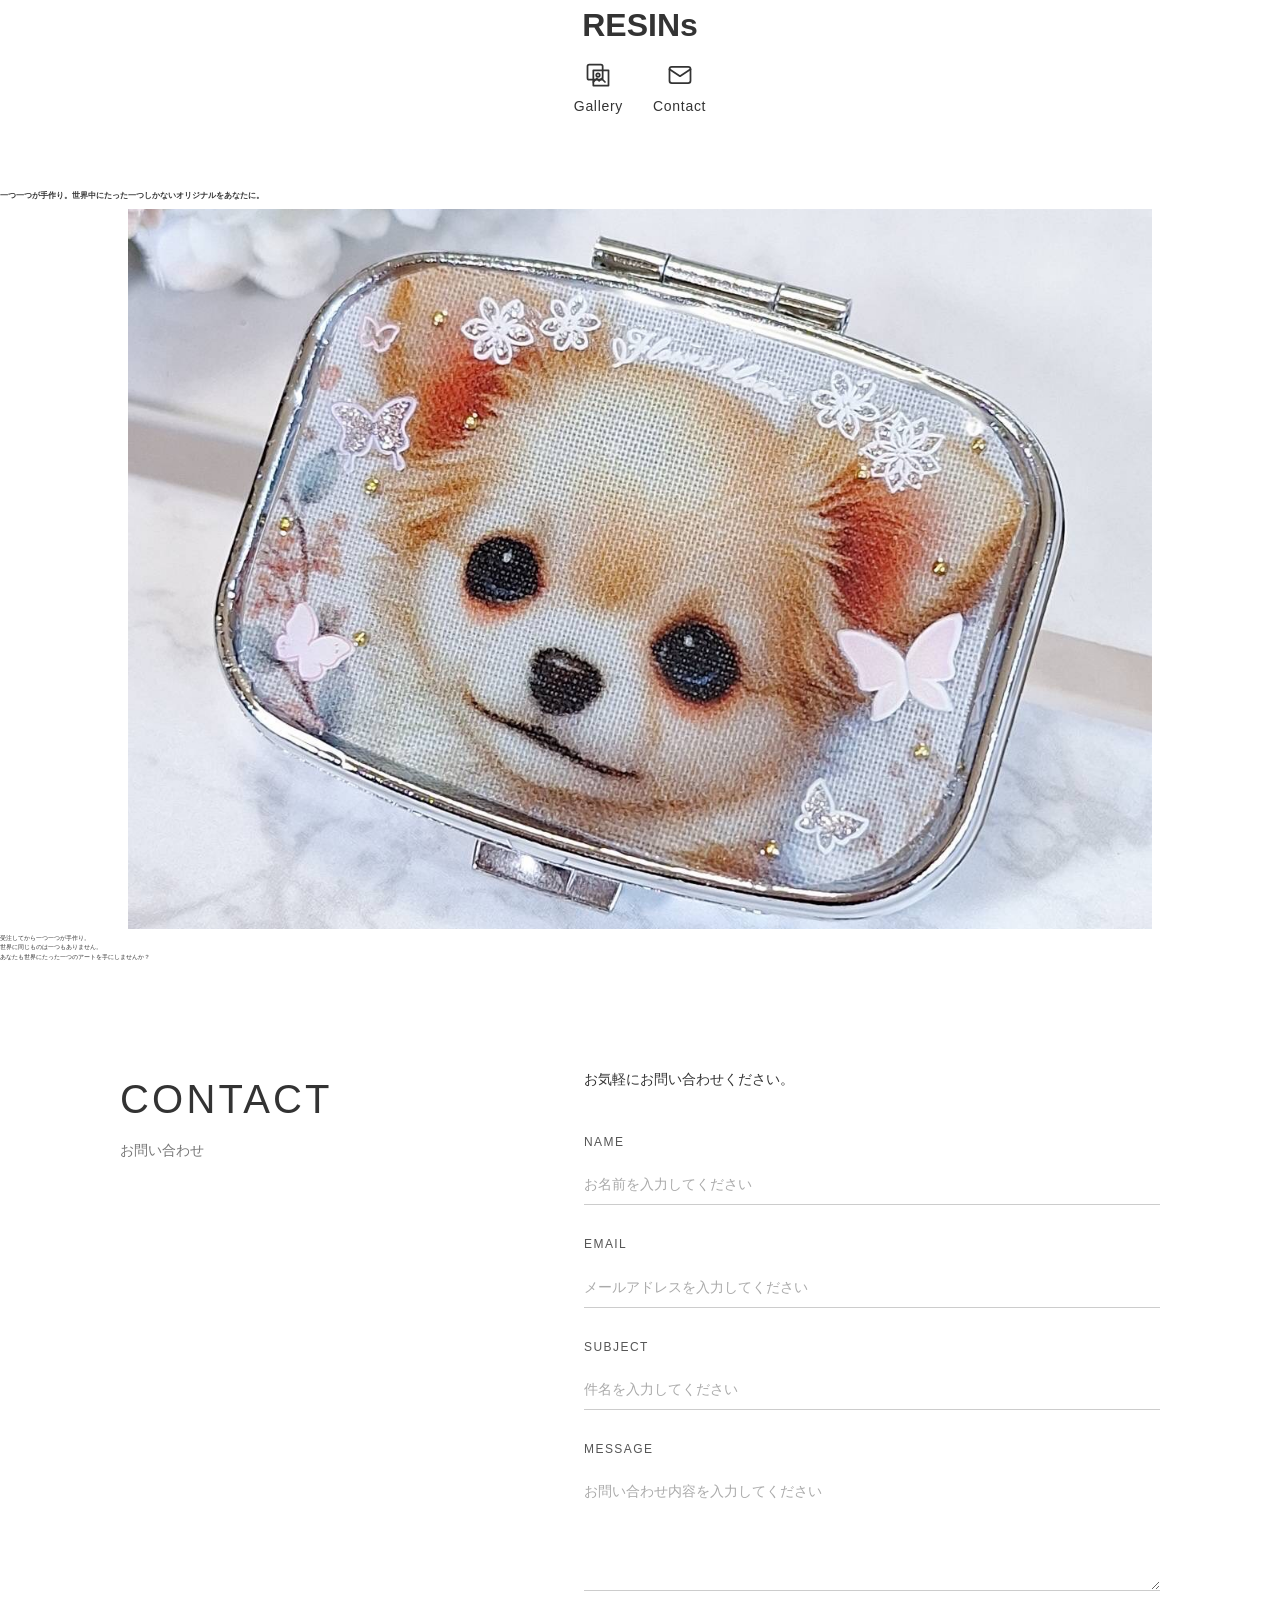
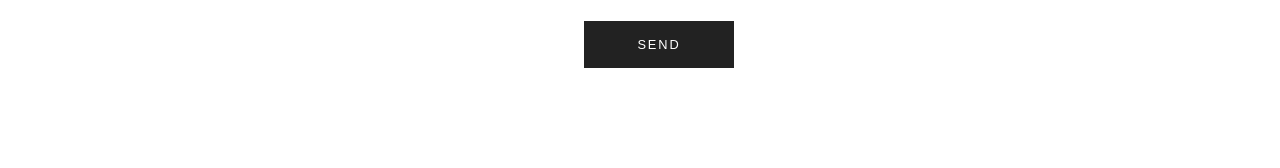
==== index.html @ b8af14b6 "Add files via upload" ====
<!DOCTYPE html>
<html lang="ja">
<head>
  <meta charset="UTF-8">
  <meta name="viewport" content="width=device-width, initial-scale=1.0">
  <title>RESINs</title>
  <link rel="stylesheet" href="style.css">
</head>
<body>

  <!-- オープニング画面 -->
  <div class="opening" id="opening">

    <div class="opening-content">

      <!-- 写真 -->
      <img
        src="img/IMG_5414.jpeg"
        alt=""
        class="opening-image"
        id="openingImage"
      >

      <!-- 文字のアニメーション -->
      <svg
        class="opening-logo"
        viewBox="0 0 500 150"
        aria-label="RESINs"
        role="img"
      >
      <defs>
        <clipPath id="clipR" clipPathUnits="userSpaceOnUse">
          <circle class="reveal-circle" cx="50" cy="60" r="0" />
        </clipPath>
        <clipPath id="clipE" clipPathUnits="userSpaceOnUse">
          <circle class="reveal-circle" cx="125" cy="60" r="0" />
        </clipPath>
        <clipPath id="clipS" clipPathUnits="userSpaceOnUse">
          <circle class="reveal-circle" cx="200" cy="60" r="0" />
        </clipPath>
        <clipPath id="clipI" clipPathUnits="userSpaceOnUse">
          <circle class="reveal-circle" cx="275" cy="60" r="0" />
        </clipPath>
        <clipPath id="clipN" clipPathUnits="userSpaceOnUse">
          <circle class="reveal-circle" cx="350" cy="60" r="0" />
        </clipPath>
        <clipPath id="clips" clipPathUnits="userSpaceOnUse">
          <circle class="reveal-circle" cx="425" cy="60" r="0" />
        </clipPath>
      </defs>

          <text x="50" y="85" text-anchor="middle" clip-path="url(#clipR)">R</text>
          <text x="125" y="85" text-anchor="middle" clip-path="url(#clipE)">E</text>
          <text x="200" y="85" text-anchor="middle" clip-path="url(#clipS)">S</text>
          <text x="275" y="85" text-anchor="middle" clip-path="url(#clipI)">I</text>
          <text x="350" y="85" text-anchor="middle" clip-path="url(#clipN)">N</text>
          <text x="425" y="85" text-anchor="middle" clip-path="url(#clips)">s</text>
        </svg>
    </div>
  </div>

  <!-- オープニング終了後のページ -->
  <header class="header">

    <h1 class="logo">RESINs</h1>

    <nav class="global-nav">
      <ul class="global-nav-list">
        <a href="gallery.html" aria-label="Gallery">
          <!-- 写真が重なったアイコン -->
          <svg
            class="gallery-icon"
            xmlns="http://www.w3.org/2000/svg"
            width="28"
            height="28"
            viewBox="0 0 24 24"
            fill="none"
            stroke="currentColor"
            stroke-width="1.5"
            stroke-linecap="round"
            stroke-linejoin="round"
            aria-hidden="true"
          >
            <rect x="3" y="3" width="13" height="13" rx="1.5" />
            <path d="M8 8h13v13H8z" />
            <circle cx="12" cy="12" r="1.5" />
            <path d="m8 18 3-3 2 2 2-2 3 3" />
          </svg>
            <!-- 768px以上で表示する文字 -->
            <span class="nav-label">Gallery</span>
        </a>

        <a href="#contact" aria-label="Contact">

          <!-- メールアイコン -->
          <svg
            class="contact-icon"
            xmlns="http://www.w3.org/2000/svg"
            width="28"
            height="28"
            viewBox="0 0 24 24"
            fill="none"
            stroke="currentColor"
            stroke-width="1.5"
            stroke-linecap="round"
            stroke-linejoin="round"
            aria-hidden="true"
          >
            <rect x="3" y="5" width="18" height="14" rx="2" />
            <path d="m3 7 9 6 9-6" />
          </svg>
          <!-- 768px以上で表示する文字 -->
          <span class="nav-label">Contact</span>

        </a>
      </ul>
    </nav>
  </header>

  <section class="about">

    <h2>一つ一つが手作り。世界中にたった一つしかないオリジナルをあなたに。</h2>

    <div class="main-image-container">

      <img
        src="img/IMG_5428.jpeg"
        alt=""
        class="main-image"
        id="mainImage"
      >
    </div>

    <p>受注してから一つ一つが手作り。<br>
    世界に同じものは一つもありません。<br>
    あなたも世界にたった一つのアートを手にしませんか？</p>

  </section>

  <!-- =========================
     お問い合わせセクション
========================= -->

<section class="contact" id="contact">

  <!-- 左側：タイトル -->
  <div class="contact-heading">
    <h2>CONTACT</h2>
    <p>お問い合わせ</p>
  </div>

  <!-- 右側：フォーム -->
  <div class="contact-form-area">

    <!-- 右側：フォーム -->
<div class="contact-form-area">

  <p>お気軽にお問い合わせください。</p>

  <!-- お問い合わせフォーム -->
  <form class="contact-form">

    <!-- お名前 -->
    <div class="form-group">
      <label for="name">NAME</label>
      <input
        type="text"
        id="name"
        name="name"
        placeholder="お名前を入力してください"
        required
      >
    </div>

    <!-- メールアドレス -->
    <div class="form-group">
      <label for="email">EMAIL</label>
      <input
        type="email"
        id="email"
        name="email"
        placeholder="メールアドレスを入力してください"
        required
      >
    </div>

    <!-- 件名 -->
    <div class="form-group">
      <label for="subject">SUBJECT</label>
      <input
        type="text"
        id="subject"
        name="subject"
        placeholder="件名を入力してください"
        required
      >
    </div>

    <!-- お問い合わせ内容 -->
    <div class="form-group">
      <label for="message">MESSAGE</label>
      <textarea
        id="message"
        name="message"
        placeholder="お問い合わせ内容を入力してください"
        rows="5"
        required
      ></textarea>
    </div>

    <!-- 送信ボタン -->
    <button type="submit" class="contact-submit">
      SEND
    </button>

  </form>

</div>
  </div>

</section>
  <script src="script.js"></script>
</body>
</html>
---- style.css ----
/* ページ全他の設定 */
body{
  margin: 0;
  font-family: sans-serif;
  color: #333;
  background-color: #fff;
  line-height: 1.6; 
}

/* 画像が画面からはみ出さないようにする */
img{
  max-width: 100%;
  height: auto;
  display: block;
}


/* 基本設定 */
* {
  box-sizing: border-box;
}

html,
body {
  margin: 0;
  min-height: 100%;
}

body {
  font-family: sans-serif;
  background-color: #fff;
  color: #333;
}

/* オープニング画面 */

.opening {
  position: fixed;
  top: 0;
  left: 0;

  width: 100%;
  height: 100vh;
  height: 100dvh;

  z-index: 1000;

  display: flex;
  justify-content: center;
  align-items: center;

  overflow: hidden;
  background-color: #fff;
  display: none;
}

.opening-content {
  position: relative;
  width: 100%;
  height: 100%;
}

/* 写真 */
.opening-image {
  position: absolute;
  top: 50%;
  left: 50%;

  width: 100%;
  height: 100%;

  object-fit: contain;

  transform: translate(-50%, -50%);

  opacity: 0;
  animation: photo-appear 3s ease forwards;
}

/* 写真を徐々に表示する */
.opening-image {
  animation: photo-appear 3s ease forwards;
}

@keyframes photo-appear {
  from {
    opacity: 0;
    transform: translate(-50%, -50%) scale(1);
  }

  to {
    opacity: 1;
    transform: translate(-50%, -50%) scale(1);
  }
}

/* ロゴのSVG */
.opening-logo {
  position: absolute;
  z-index: 1;

  width: 90%;
  max-width: 700px;
  height: auto;

  overflow: visible;
}

/* ロゴ文字 */
.opening-logo text {
  fill: none;
  stroke: #fff;
  stroke-width: 1.5;
  font-size: 70px;
  font-family: sans-serif;
  letter-spacing: 4px;
}

/* オープニング後のページ */
.page-content {
  min-height: 100vh;
  padding: 40px 20px;
}

/* 文字の輪郭アニメーション */
.opening-logo text {
  stroke-dasharray: 1000;
  stroke-dashoffset: 1000;
  animation: draw-logo 3s ease forwards;
}

@keyframes draw-logo {
  to {
    stroke-dashoffset: 0;
  }
}

.opening-logo text {
  fill: #000;
  stroke: none;
  font-size: 70px;
  font-family: sans-serif;
  font-weight: normal;
  letter-spacing: 4px;
}

/* 文字を中心から広げて表示する */
.reveal-circle {
  animation: reveal-letter 3s ease-out forwards;
}

/* 円を小さい状態から大きくする */
@keyframes reveal-letter {
  from {
    r: 0;
  }

  to {
    r: 60;
  }
}

/* オープニング終了時 */
.opening {
  transition: opacity 0.8s ease;
}

.opening.opening-finished {
  opacity: 0;
  pointer-events: none;
}

/* オープニング中はスクロール禁止 */
body.opening-active {
  overflow: hidden;
}

/* 写真ごとのロゴ位置変更 */

/* 写真1 */
.opening-logo.top-left {
  top: 80%;
  left: 8%;
}

/* 写真2 */
.opening-logo.bottom-right {
  bottom: -8%;
  right: -9%;
}

/* 写真3 */
.opening-logo.center {
  top: 2%;
  left: 2%;
  transform: rotate(-20deg);
}

/* 写真4 */
.opening-logo.top-right {
  top: 0%;
  right: 2%;
}

/* 海の写真のときだけロゴを白くする */
.opening-logo.white-logo text {
  fill: white;
}




/* ロード画面終了後のcssはここから */


/* グロナビ */

/* .header{
  display: flex;
  justify-content: space-between;
} */

/* グローバルナビのリスト */
.global-nav-list {
  display: flex;             /* liを横並びにする */
  justify-content: center;   /* li全体を中央に配置する */
  align-items: center;       /* liを縦方向の中央に揃える */
  gap: 30px;                 /* li同士の間隔を30pxにする */

  padding: 0;                /* ul標準の左側余白をリセット */
  margin: 0;                 /* ul標準の上下余白をリセット */
}

/* 各メニュー項目 */
.global-nav-list li {
  list-style: none;          /* リストの黒丸を消す */
}

.global-nav-list a{
  text-decoration: none;
  color: #000;
}

/* ヘッダー */

.header {
  display: flex;
  flex-direction: column;
  align-items: center;
  gap: 10px;
}

.logo {
  text-align: center;
  margin: 0;
}


/* =========================
   グローバルナビのリンク
========================= */

.global-nav-list a {
  display: flex;              /* アイコンと文字を配置する */
  flex-direction: column;     /* アイコンの下に文字を配置 */
  align-items: center;        /* 横方向の中央に揃える */
  gap: 6px;                   /* アイコンと文字の間隔 */

  text-decoration: none;      /* 下線を消す */
  color: #333;                /* 文字とアイコンの色 */
}

/* =========================
   ナビゲーションの文字
   スマホでは非表示
========================= */

.nav-label {
  display: none;              /* スマホでは文字を表示しない */
  font-size: 14px;            /* 文字サイズ */
  letter-spacing: 0.05em;     /* 文字の間隔 */
}

/* =========================
   タブレット・PC向け
   画面幅768px以上
========================= */

@media (min-width: 768px) {

  /* ナビゲーションの文字を表示 */
  .nav-label {
    display: block;
  }

}


/* =========================
   ギャラリーアイコン
========================= */

.gallery-icon {
  display: block;       /* 画像と同じように扱う */
  width: 28px;           /* アイコンの横幅 */
  height: 28px;          /* アイコンの高さ */
  color: #333;           /* アイコンの色 */
  transition: opacity 0.3s ease; /* ホバー時の変化を滑らかにする */
}

/* マウスを乗せたとき */
.global-nav-list a:hover .gallery-icon {
  opacity: 0.5;
}

/* =========================
   コンタクトアイコン
========================= */

.contact-icon {
  display: block;          /* インライン要素特有の隙間をなくす */
  width: 28px;             /* アイコンの横幅 */
  height: 28px;            /* アイコンの高さ */
  color: #333;             /* アイコンの色 */
  transition: opacity 0.3s ease; /* ホバー時の変化 */
}

/* マウスを乗せたとき */
.global-nav-list a:hover .contact-icon {
  opacity: 0.5;
}


/* =========================
   メイン画像カルーセル
========================= */

/* 画像を囲む親要素 */
.main-image-container {
  width: 100%;          /* 親要素の幅いっぱいにする */
  overflow: hidden;     /* 画像がはみ出した場合に隠す */
}

/* メイン画像を囲む親要素 */
/* =========================
   メイン画像カルーセル
========================= */

/* 画像を囲む親要素 */
.main-image-container {
  width: 100%;
  overflow: hidden;
}

/* カルーセルの画像 */
.main-image {
  display: block;

  width: 100%;          /* 横幅は親要素いっぱい */
  height: 400px;        /* 高さは自由に調整 */

  object-fit: cover;    /* 比率を維持して領域を埋める */
  object-position: center; /* 中央を基準に表示 */

  opacity: 1;
  transition: opacity 1s ease;
}
/* PC */
.main-image {
  width: 80%;
  margin-inline: auto;
  height: 80vh;
}

/* タブレット */
@media (max-width: 1024px) {
  .main-image {
    width: 90%;
  }
}

/* スマホ */
@media (max-width: 600px) {
  .main-image {
    width: 100%;
  }
}

/* 写真を切り替えるときに追加するクラス */
.main-image.fade-out {
  opacity: 0;           /* 透明にして写真を消す */
}



/* アバウト */

.about {
  margin-top: 8vh;
}

.about h2{
  font-size: 50%;
}

.about p{
  font-size: 30%;
}

/* コンタクト */

/* =========================
   CONTACT セクション
   スマホ向け基本設定
========================= */

/* セクション全体 */
.contact {
  display: flex;
  flex-direction: column; /* スマホでは縦並び */
  gap: 40px;               /* 左右の要素間の余白 */
  width: 100%;
  max-width: 1100px;       /* 最大幅を制限 */
  box-sizing: border-box;
  padding: 60px 20px;
  margin: 0 auto;
}

/* 左側のタイトル */
.contact-heading h2 {
  margin: 0;
  font-size: 2.5rem;
  font-weight: normal;
  letter-spacing: 0.08em;
}

/* 日本語のサブタイトル */
.contact-heading p {
  margin: 8px 0 0;
  font-size: 0.9rem;
  color: #777;
}

/* 右側のフォームエリア */
.contact-form-area {
  width: 100%;
}

/* 説明文 */
.contact-form-area > p {
  margin: 0;
  font-size: 0.9rem;
  line-height: 1.8;
}

/* =========================
   タブレット・PC
========================= */

@media (min-width: 768px) {

  .contact {
    flex-direction: row; /* 横並びに変更 */
    align-items: flex-start;
    gap: 80px;
    padding: 100px 30px;
  }

  /* 左側のタイトル */
  .contact-heading {
    flex: 1;
  }

  /* 右側のフォームエリア */
  .contact-form-area {
    flex: 1.5;
  }

}

/* =========================
   CONTACT フォーム
========================= */

/* フォーム全体 */
.contact-form {
  display: flex;
  flex-direction: column;
  gap: 30px; /* 入力項目同士の間隔 */
  margin-top: 40px;
}

/* 入力項目1つ分 */
.form-group {
  display: flex;
  flex-direction: column;
  gap: 12px;
}

/* 項目名 */
.form-group label {
  font-size: 0.75rem;
  letter-spacing: 0.12em;
  color: #555;
}

/* 1行入力欄と複数行入力欄 */
.form-group input,
.form-group textarea {
  width: 100%;
  box-sizing: border-box;
  padding: 12px 0;

  font-family: inherit;
  font-size: 0.9rem;
  color: #222;

  background: transparent;
  border: none;
  border-bottom: 1px solid #ccc;

  outline: none;
  border-radius: 0;
}

/* 入力欄にフォーカスしたとき */
.form-group input:focus,
.form-group textarea:focus {
  border-bottom: 1px solid #222;
}

/* 入力欄の案内文字 */
.form-group input::placeholder,
.form-group textarea::placeholder {
  color: #aaa;
  font-size: 0.85rem;
}

/* テキストエリア */
.form-group textarea {
  resize: vertical; /* 縦方向だけサイズ変更可能 */
  min-height: 120px;
}

/* 送信ボタン */
.contact-submit {
  align-self: flex-start;
  min-width: 150px;
  padding: 15px 35px;

  color: #fff;
  background: #222;
  border: 1px solid #222;

  font-size: 0.8rem;
  letter-spacing: 0.15em;

  cursor: pointer;
  transition: 0.3s ease;
}

/* PCでマウスを乗せたとき */
@media (hover: hover) {
  .contact-submit:hover {
    color: #222;
    background: #fff;
  }
}

/* =========================
   タブレット・PC表示
========================= */
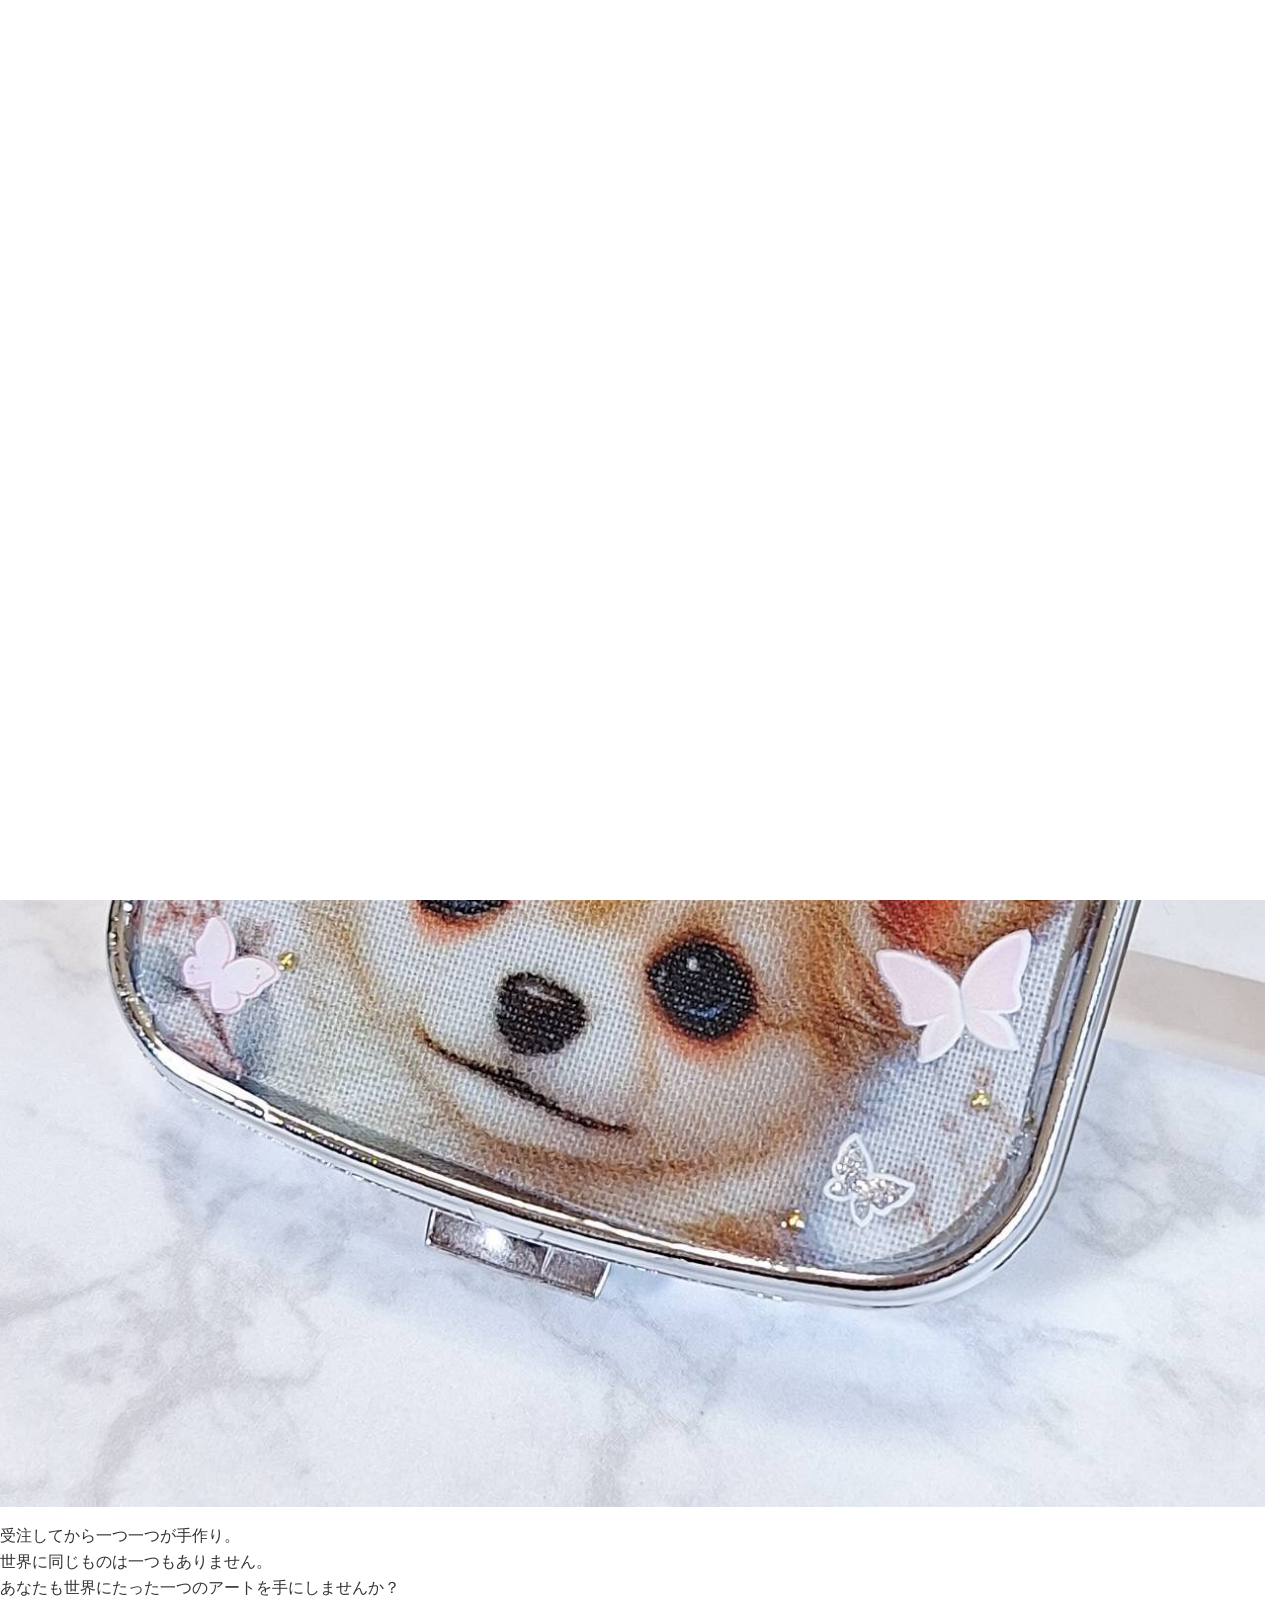
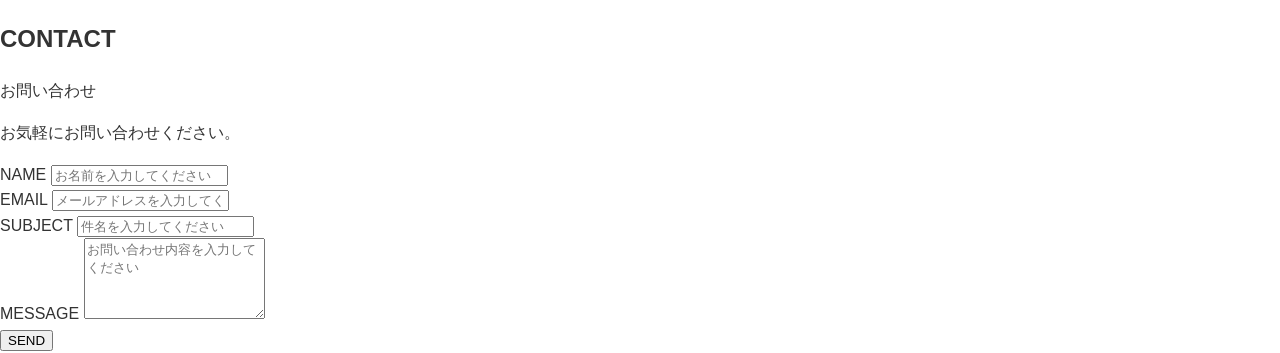
==== commit 298037f2: "Update index.html" ====
--- a/index.html
+++ b/index.html
@@ -7,218 +7,111 @@
   <link rel="stylesheet" href="style.css">
 </head>
 <body>
-
-  <!-- オープニング画面 -->
+  <!-- オープニング -->
   <div class="opening" id="opening">
-
-    <div class="opening-content">
-
-      <!-- 写真 -->
-      <img
-        src="img/IMG_5414.jpeg"
-        alt=""
-        class="opening-image"
-        id="openingImage"
-      >
-
-      <!-- 文字のアニメーション -->
-      <svg
-        class="opening-logo"
-        viewBox="0 0 500 150"
-        aria-label="RESINs"
-        role="img"
-      >
-      <defs>
-        <clipPath id="clipR" clipPathUnits="userSpaceOnUse">
-          <circle class="reveal-circle" cx="50" cy="60" r="0" />
-        </clipPath>
-        <clipPath id="clipE" clipPathUnits="userSpaceOnUse">
-          <circle class="reveal-circle" cx="125" cy="60" r="0" />
-        </clipPath>
-        <clipPath id="clipS" clipPathUnits="userSpaceOnUse">
-          <circle class="reveal-circle" cx="200" cy="60" r="0" />
-        </clipPath>
-        <clipPath id="clipI" clipPathUnits="userSpaceOnUse">
-          <circle class="reveal-circle" cx="275" cy="60" r="0" />
-        </clipPath>
-        <clipPath id="clipN" clipPathUnits="userSpaceOnUse">
-          <circle class="reveal-circle" cx="350" cy="60" r="0" />
-        </clipPath>
-        <clipPath id="clips" clipPathUnits="userSpaceOnUse">
-          <circle class="reveal-circle" cx="425" cy="60" r="0" />
-        </clipPath>
-      </defs>
-
-          <text x="50" y="85" text-anchor="middle" clip-path="url(#clipR)">R</text>
-          <text x="125" y="85" text-anchor="middle" clip-path="url(#clipE)">E</text>
-          <text x="200" y="85" text-anchor="middle" clip-path="url(#clipS)">S</text>
-          <text x="275" y="85" text-anchor="middle" clip-path="url(#clipI)">I</text>
-          <text x="350" y="85" text-anchor="middle" clip-path="url(#clipN)">N</text>
-          <text x="425" y="85" text-anchor="middle" clip-path="url(#clips)">s</text>
-        </svg>
+    <div class="opening-content" id="openingContent">
+      <img src="" alt="" class="opening-image" id="openingImage">
+      <svg class="opening-logo" id="openingLogo" viewBox="0 0 500 150" aria-label="RESINs" role="img">
+        <defs>
+          <clipPath id="clipR" clipPathUnits="userSpaceOnUse">
+            <circle class="reveal-circle" cx="50" cy="60" r="0" />
+          </clipPath>
+          <clipPath id="clipE" clipPathUnits="userSpaceOnUse">
+            <circle class="reveal-circle" cx="125" cy="60" r="0" />
+          </clipPath>
+          <clipPath id="clipS" clipPathUnits="userSpaceOnUse">
+            <circle class="reveal-circle" cx="200" cy="60" r="0" />
+          </clipPath>
+          <clipPath id="clipI" clipPathUnits="userSpaceOnUse">
+            <circle class="reveal-circle" cx="275" cy="60" r="0" />
+          </clipPath>
+          <clipPath id="clipN" clipPathUnits="userSpaceOnUse">
+            <circle class="reveal-circle" cx="350" cy="60" r="0" />
+          </clipPath>
+          <clipPath id="clips" clipPathUnits="userSpaceOnUse">
+            <circle class="reveal-circle" cx="425" cy="60" r="0" />
+          </clipPath>
+        </defs>
+        <text x="50" y="85" text-anchor="middle" clip-path="url(#clipR)">R</text>
+        <text x="125" y="85" text-anchor="middle" clip-path="url(#clipE)">E</text>
+        <text x="200" y="85" text-anchor="middle" clip-path="url(#clipS)">S</text>
+        <text x="275" y="85" text-anchor="middle" clip-path="url(#clipI)">I</text>
+        <text x="350" y="85" text-anchor="middle" clip-path="url(#clipN)">N</text>
+        <text x="425" y="85" text-anchor="middle" clip-path="url(#clips)">s</text>
+      </svg>
     </div>
   </div>
 
-  <!-- オープニング終了後のページ -->
+  <!-- メインコンテンツ -->
   <header class="header">
-
     <h1 class="logo">RESINs</h1>
-
     <nav class="global-nav">
       <ul class="global-nav-list">
-        <a href="gallery.html" aria-label="Gallery">
-          <!-- 写真が重なったアイコン -->
-          <svg
-            class="gallery-icon"
-            xmlns="http://www.w3.org/2000/svg"
-            width="28"
-            height="28"
-            viewBox="0 0 24 24"
-            fill="none"
-            stroke="currentColor"
-            stroke-width="1.5"
-            stroke-linecap="round"
-            stroke-linejoin="round"
-            aria-hidden="true"
-          >
-            <rect x="3" y="3" width="13" height="13" rx="1.5" />
-            <path d="M8 8h13v13H8z" />
-            <circle cx="12" cy="12" r="1.5" />
-            <path d="m8 18 3-3 2 2 2-2 3 3" />
-          </svg>
-            <!-- 768px以上で表示する文字 -->
+        <li>
+          <a href="gallery.html" aria-label="Gallery">
+            <svg class="nav-icon" xmlns="http://www.w3.org/2000/svg" width="28" height="28" viewBox="0 0 24 24" fill="none" stroke="currentColor" stroke-width="1.5" stroke-linecap="round" stroke-linejoin="round">
+              <rect x="3" y="3" width="13" height="13" rx="1.5"/>
+              <path d="M8 8h13v13H8z"/>
+              <circle cx="12" cy="12" r="1.5"/>
+              <path d="m8 18 3-3 2 2 2-2 3 3"/>
+            </svg>
             <span class="nav-label">Gallery</span>
-        </a>
-
-        <a href="#contact" aria-label="Contact">
-
-          <!-- メールアイコン -->
-          <svg
-            class="contact-icon"
-            xmlns="http://www.w3.org/2000/svg"
-            width="28"
-            height="28"
-            viewBox="0 0 24 24"
-            fill="none"
-            stroke="currentColor"
-            stroke-width="1.5"
-            stroke-linecap="round"
-            stroke-linejoin="round"
-            aria-hidden="true"
-          >
-            <rect x="3" y="5" width="18" height="14" rx="2" />
-            <path d="m3 7 9 6 9-6" />
-          </svg>
-          <!-- 768px以上で表示する文字 -->
-          <span class="nav-label">Contact</span>
-
-        </a>
+          </a>
+        </li>
+        <li>
+          <a href="#contact" aria-label="Contact">
+            <svg class="nav-icon" xmlns="http://www.w3.org/2000/svg" width="28" height="28" viewBox="0 0 24 24" fill="none" stroke="currentColor" stroke-width="1.5" stroke-linecap="round" stroke-linejoin="round">
+              <rect x="3" y="5" width="18" height="14" rx="2"/>
+              <path d="m3 7 9 6 9-6"/>
+            </svg>
+            <span class="nav-label">Contact</span>
+          </a>
+        </li>
       </ul>
     </nav>
   </header>
 
   <section class="about">
-
     <h2>一つ一つが手作り。世界中にたった一つしかないオリジナルをあなたに。</h2>
-
     <div class="main-image-container">
-
-      <img
-        src="img/IMG_5428.jpeg"
-        alt=""
-        class="main-image"
-        id="mainImage"
-      >
+      <img src="img/IMG_5428.jpeg" alt="" class="main-image" id="mainImage">
     </div>
-
-    <p>受注してから一つ一つが手作り。<br>
-    世界に同じものは一つもありません。<br>
-    あなたも世界にたった一つのアートを手にしませんか？</p>
-
+    <p>
+      受注してから一つ一つが手作り。<br>
+      世界に同じものは一つもありません。<br>
+      あなたも世界にたった一つのアートを手にしませんか？
+    </p>
   </section>
 
-  <!-- =========================
-     お問い合わせセクション
-========================= -->
+  <section class="contact" id="contact">
+    <div class="contact-heading">
+      <h2>CONTACT</h2>
+      <p>お問い合わせ</p>
+    </div>
+    <div class="contact-form-area">
+      <p>お気軽にお問い合わせください。</p>
+      <form class="contact-form">
+        <div class="form-group">
+          <label for="name">NAME</label>
+          <input type="text" id="name" name="name" placeholder="お名前を入力してください" required>
+        </div>
+        <div class="form-group">
+          <label for="email">EMAIL</label>
+          <input type="email" id="email" name="email" placeholder="メールアドレスを入力してください" required>
+        </div>
+        <div class="form-group">
+          <label for="subject">SUBJECT</label>
+          <input type="text" id="subject" name="subject" placeholder="件名を入力してください" required>
+        </div>
+        <div class="form-group">
+          <label for="message">MESSAGE</label>
+          <textarea id="message" name="message" placeholder="お問い合わせ内容を入力してください" rows="5" required></textarea>
+        </div>
+        <button type="submit" class="contact-submit">SEND</button>
+      </form>
+    </div>
+  </section>
 
-<section class="contact" id="contact">
-
-  <!-- 左側：タイトル -->
-  <div class="contact-heading">
-    <h2>CONTACT</h2>
-    <p>お問い合わせ</p>
-  </div>
-
-  <!-- 右側：フォーム -->
-  <div class="contact-form-area">
-
-    <!-- 右側：フォーム -->
-<div class="contact-form-area">
-
-  <p>お気軽にお問い合わせください。</p>
-
-  <!-- お問い合わせフォーム -->
-  <form class="contact-form">
-
-    <!-- お名前 -->
-    <div class="form-group">
-      <label for="name">NAME</label>
-      <input
-        type="text"
-        id="name"
-        name="name"
-        placeholder="お名前を入力してください"
-        required
-      >
-    </div>
-
-    <!-- メールアドレス -->
-    <div class="form-group">
-      <label for="email">EMAIL</label>
-      <input
-        type="email"
-        id="email"
-        name="email"
-        placeholder="メールアドレスを入力してください"
-        required
-      >
-    </div>
-
-    <!-- 件名 -->
-    <div class="form-group">
-      <label for="subject">SUBJECT</label>
-      <input
-        type="text"
-        id="subject"
-        name="subject"
-        placeholder="件名を入力してください"
-        required
-      >
-    </div>
-
-    <!-- お問い合わせ内容 -->
-    <div class="form-group">
-      <label for="message">MESSAGE</label>
-      <textarea
-        id="message"
-        name="message"
-        placeholder="お問い合わせ内容を入力してください"
-        rows="5"
-        required
-      ></textarea>
-    </div>
-
-    <!-- 送信ボタン -->
-    <button type="submit" class="contact-submit">
-      SEND
-    </button>
-
-  </form>
-
-</div>
-  </div>
-
-</section>
   <script src="script.js"></script>
 </body>
-</html>+</html>
--- a/style.css
+++ b/style.css
@@ -7,6 +7,10 @@
   line-height: 1.6; 
 }
 
+html {
+  scrollbar-gutter: stable;
+}
+
 /* 画像が画面からはみ出さないようにする */
 img{
   max-width: 100%;
@@ -51,14 +55,18 @@
 
   overflow: hidden;
   background-color: #fff;
-  display: none;
 }
 
 .opening-content {
   position: relative;
   width: 100%;
   height: 100%;
-}
+  opacity: 0; /* サイズ確定まで非表示 */
+}
+.opening.ready .opening-content {
+  opacity: 1;
+}
+
 
 /* 写真 */
 .opening-image {
@@ -78,22 +86,32 @@
 }
 
 /* 写真を徐々に表示する */
+
 .opening-image {
+  position: absolute;
+  top: 50%;
+  left: 50%;
+  width: 100%;
+  height: 100%;
+  object-fit: contain;
+  transform: translate(-50%, -50%);
+  opacity: 0; /* 最初は非表示 */
+  /* animation はここでは書かない */
+}
+
+/* サイズ確定後にアニメーション開始 */
+.opening.ready .opening-image {
   animation: photo-appear 3s ease forwards;
 }
 
-@keyframes photo-appear {
-  from {
-    opacity: 0;
-    transform: translate(-50%, -50%) scale(1);
-  }
-
-  to {
-    opacity: 1;
-    transform: translate(-50%, -50%) scale(1);
-  }
-}
-
+/* 既存の .reveal-circle の animation を削除して以下に */
+.reveal-circle {
+  /* animation はここでは書かない */
+}
+
+.opening.ready .reveal-circle {
+  animation: reveal-letter 3s ease-out forwards;
+}
 /* ロゴのSVG */
 .opening-logo {
   position: absolute;
@@ -107,34 +125,6 @@
 }
 
 /* ロゴ文字 */
-.opening-logo text {
-  fill: none;
-  stroke: #fff;
-  stroke-width: 1.5;
-  font-size: 70px;
-  font-family: sans-serif;
-  letter-spacing: 4px;
-}
-
-/* オープニング後のページ */
-.page-content {
-  min-height: 100vh;
-  padding: 40px 20px;
-}
-
-/* 文字の輪郭アニメーション */
-.opening-logo text {
-  stroke-dasharray: 1000;
-  stroke-dashoffset: 1000;
-  animation: draw-logo 3s ease forwards;
-}
-
-@keyframes draw-logo {
-  to {
-    stroke-dashoffset: 0;
-  }
-}
-
 .opening-logo text {
   fill: #000;
   stroke: none;
@@ -142,6 +132,33 @@
   font-family: sans-serif;
   font-weight: normal;
   letter-spacing: 4px;
+
+/* オープニング後のページ */
+.page-content {
+  min-height: 100vh;
+  padding: 40px 20px;
+}
+
+/* 文字の輪郭アニメーション */
+.opening-logo text {
+  stroke-dasharray: 1000;
+  stroke-dashoffset: 1000;
+  animation: draw-logo 3s ease forwards;
+}
+
+@keyframes draw-logo {
+  to {
+    stroke-dashoffset: 0;
+  }
+}
+
+.opening-logo text {
+  fill: #000;
+  stroke: none;
+  font-size: 70px;
+  font-family: sans-serif;
+  font-weight: normal;
+  letter-spacing: 4px;
 }
 
 /* 文字を中心から広げて表示する */
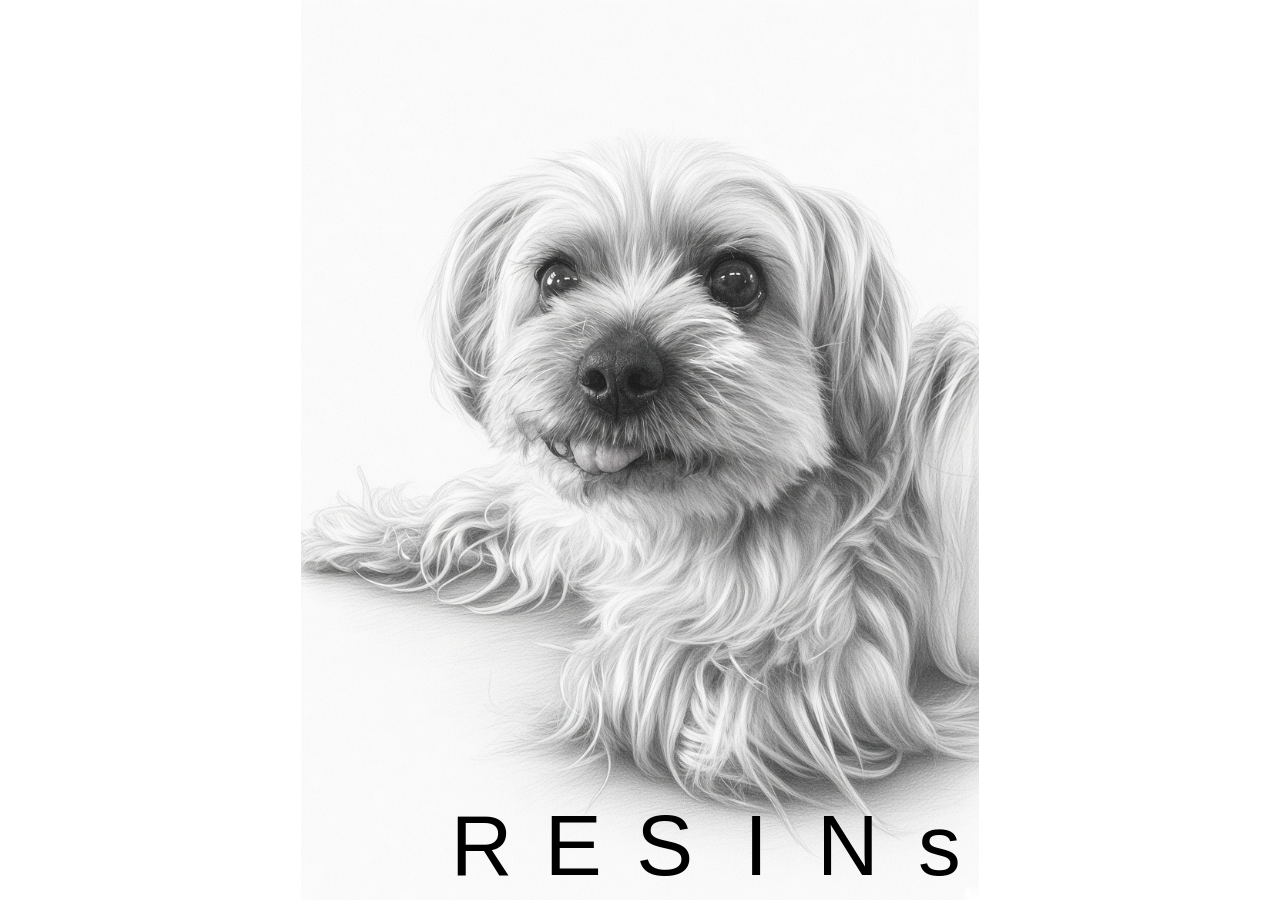
==== commit 11e1e1aa: "Update index.html" ====
--- a/index.html
+++ b/index.html
@@ -43,7 +43,7 @@
   </div>
 
   <!-- メインコンテンツ -->
-  <header class="header">
+  <!-- <header class="header">
     <h1 class="logo">RESINs</h1>
     <nav class="global-nav">
       <ul class="global-nav-list">
@@ -110,7 +110,7 @@
         <button type="submit" class="contact-submit">SEND</button>
       </form>
     </div>
-  </section>
+  </section> -->
 
   <script src="script.js"></script>
 </body>
--- a/style.css
+++ b/style.css
@@ -1,582 +1,347 @@
-/* ページ全他の設定 */
-body{
+/* ===== 基本設定 ===== */
+*,
+*::before,
+*::after {
+  box-sizing: border-box;
+}
+
+html {
+  scrollbar-gutter: stable;
+}
+
+body {
   margin: 0;
   font-family: sans-serif;
   color: #333;
-  background-color: #fff;
-  line-height: 1.6; 
-}
-
-html {
-  scrollbar-gutter: stable;
-}
-
-/* 画像が画面からはみ出さないようにする */
-img{
+  background: #fff;
+  line-height: 1.6;
+  min-height: 100%;
+}
+
+img {
   max-width: 100%;
   height: auto;
   display: block;
 }
 
-
-/* 基本設定 */
-* {
-  box-sizing: border-box;
-}
-
-html,
-body {
-  margin: 0;
-  min-height: 100%;
-}
-
-body {
-  font-family: sans-serif;
-  background-color: #fff;
-  color: #333;
-}
-
-/* オープニング画面 */
-
+/* ===== オープニング ===== */
 .opening {
   position: fixed;
-  top: 0;
-  left: 0;
-
-  width: 100%;
+  inset: 0;
+  z-index: 1000;
+  display: flex;
+  justify-content: center;
+  align-items: center;
+  background: #fff;
   height: 100vh;
   height: 100dvh;
-
-  z-index: 1000;
-
-  display: flex;
-  justify-content: center;
-  align-items: center;
-
   overflow: hidden;
-  background-color: #fff;
+  transition: opacity 0.8s ease;
+}
+
+.opening.opening-finished {
+  opacity: 0;
+  pointer-events: none;
+}
+
+body.opening-active {
+  overflow: hidden;
 }
 
 .opening-content {
   position: relative;
-  width: 100%;
-  height: 100%;
   opacity: 0; /* サイズ確定まで非表示 */
-}
-.opening.ready .opening-content {
+  transition: opacity 0.3s ease;
+}
+
+.opening.is-ready .opening-content {
   opacity: 1;
 }
-
 
 /* 写真 */
 .opening-image {
   position: absolute;
-  top: 50%;
-  left: 50%;
-
-  width: 100%;
-  height: 100%;
-
-  object-fit: contain;
-
-  transform: translate(-50%, -50%);
-
-  opacity: 0;
-  animation: photo-appear 3s ease forwards;
-}
-
-/* 写真を徐々に表示する */
-
-.opening-image {
-  position: absolute;
-  top: 50%;
-  left: 50%;
+  inset: 0;
   width: 100%;
   height: 100%;
   object-fit: contain;
-  transform: translate(-50%, -50%);
-  opacity: 0; /* 最初は非表示 */
-  /* animation はここでは書かない */
-}
-
-/* サイズ確定後にアニメーション開始 */
-.opening.ready .opening-image {
-  animation: photo-appear 3s ease forwards;
-}
-
-/* 既存の .reveal-circle の animation を削除して以下に */
-.reveal-circle {
-  /* animation はここでは書かない */
-}
-
-.opening.ready .reveal-circle {
-  animation: reveal-letter 3s ease-out forwards;
-}
-/* ロゴのSVG */
+  opacity: 0;
+}
+
+.opening.is-ready .opening-image {
+  animation: photo-appear 2.8s ease forwards;
+}
+
+@keyframes photo-appear {
+  from { opacity: 0; }
+  to   { opacity: 1; }
+}
+
+/* ロゴ */
 .opening-logo {
   position: absolute;
-  z-index: 1;
-
+  z-index: 2;
   width: 90%;
   max-width: 700px;
   height: auto;
-
   overflow: visible;
 }
 
-/* ロゴ文字 */
 .opening-logo text {
   fill: #000;
-  stroke: none;
   font-size: 70px;
   font-family: sans-serif;
   font-weight: normal;
   letter-spacing: 4px;
-
-/* オープニング後のページ */
-.page-content {
-  min-height: 100vh;
-  padding: 40px 20px;
-}
-
-/* 文字の輪郭アニメーション */
-.opening-logo text {
-  stroke-dasharray: 1000;
-  stroke-dashoffset: 1000;
-  animation: draw-logo 3s ease forwards;
-}
-
-@keyframes draw-logo {
-  to {
-    stroke-dashoffset: 0;
-  }
-}
-
-.opening-logo text {
-  fill: #000;
-  stroke: none;
-  font-size: 70px;
-  font-family: sans-serif;
-  font-weight: normal;
-  letter-spacing: 4px;
-}
-
-/* 文字を中心から広げて表示する */
+}
+
+/* 白いロゴ（海の写真用） */
+.opening-logo.white-logo text {
+  fill: #fff;
+}
+
+/* ロゴ位置 */
+.opening-logo.top-left {
+  top: 78%;
+  left: 6%;
+}
+
+.opening-logo.bottom-right {
+  bottom: -6%;
+  right: -8%;
+}
+
+.opening-logo.center {
+  top: 4%;
+  left: 4%;
+  transform: rotate(-18deg);
+}
+
+.opening-logo.top-right {
+  top: 2%;
+  right: 3%;
+}
+
+/* 文字の円形リビール */
 .reveal-circle {
-  animation: reveal-letter 3s ease-out forwards;
-}
-
-/* 円を小さい状態から大きくする */
+  /* 初期状態 */
+}
+
+.opening.is-ready .reveal-circle {
+  animation: reveal-letter 2.8s ease-out forwards;
+}
+
 @keyframes reveal-letter {
-  from {
-    r: 0;
-  }
-
-  to {
-    r: 60;
-  }
-}
-
-/* オープニング終了時 */
-.opening {
-  transition: opacity 0.8s ease;
-}
-
-.opening.opening-finished {
-  opacity: 0;
-  pointer-events: none;
-}
-
-/* オープニング中はスクロール禁止 */
-body.opening-active {
-  overflow: hidden;
-}
-
-/* 写真ごとのロゴ位置変更 */
-
-/* 写真1 */
-.opening-logo.top-left {
-  top: 80%;
-  left: 8%;
-}
-
-/* 写真2 */
-.opening-logo.bottom-right {
-  bottom: -8%;
-  right: -9%;
-}
-
-/* 写真3 */
-.opening-logo.center {
-  top: 2%;
-  left: 2%;
-  transform: rotate(-20deg);
-}
-
-/* 写真4 */
-.opening-logo.top-right {
-  top: 0%;
-  right: 2%;
-}
-
-/* 海の写真のときだけロゴを白くする */
-.opening-logo.white-logo text {
-  fill: white;
-}
-
-
-
-
-/* ロード画面終了後のcssはここから */
-
-
-/* グロナビ */
-
-/* .header{
-  display: flex;
-  justify-content: space-between;
-} */
-
-/* グローバルナビのリスト */
+  from { r: 0; }
+  to   { r: 70; }
+}
+
+/* ===== ヘッダー ===== */
+.header {
+  display: flex;
+  flex-direction: column;
+  align-items: center;
+  gap: 12px;
+  padding: 32px 20px 20px;
+}
+
+.logo {
+  margin: 0;
+  font-size: 1.8rem;
+  font-weight: 500;
+  letter-spacing: 0.08em;
+}
+
 .global-nav-list {
-  display: flex;             /* liを横並びにする */
-  justify-content: center;   /* li全体を中央に配置する */
-  align-items: center;       /* liを縦方向の中央に揃える */
-  gap: 30px;                 /* li同士の間隔を30pxにする */
-
-  padding: 0;                /* ul標準の左側余白をリセット */
-  margin: 0;                 /* ul標準の上下余白をリセット */
-}
-
-/* 各メニュー項目 */
-.global-nav-list li {
-  list-style: none;          /* リストの黒丸を消す */
-}
-
-.global-nav-list a{
+  display: flex;
+  justify-content: center;
+  align-items: center;
+  gap: 36px;
+  margin: 0;
+  padding: 0;
+  list-style: none;
+}
+
+.global-nav-list a {
+  display: flex;
+  flex-direction: column;
+  align-items: center;
+  gap: 6px;
   text-decoration: none;
-  color: #000;
-}
-
-/* ヘッダー */
-
-.header {
-  display: flex;
-  flex-direction: column;
-  align-items: center;
-  gap: 10px;
-}
-
-.logo {
-  text-align: center;
-  margin: 0;
-}
-
-
-/* =========================
-   グローバルナビのリンク
-========================= */
-
-.global-nav-list a {
-  display: flex;              /* アイコンと文字を配置する */
-  flex-direction: column;     /* アイコンの下に文字を配置 */
-  align-items: center;        /* 横方向の中央に揃える */
-  gap: 6px;                   /* アイコンと文字の間隔 */
-
-  text-decoration: none;      /* 下線を消す */
-  color: #333;                /* 文字とアイコンの色 */
-}
-
-/* =========================
-   ナビゲーションの文字
-   スマホでは非表示
-========================= */
+  color: #333;
+}
+
+.nav-icon {
+  width: 28px;
+  height: 28px;
+  transition: opacity 0.3s ease;
+}
+
+.global-nav-list a:hover .nav-icon {
+  opacity: 0.5;
+}
 
 .nav-label {
-  display: none;              /* スマホでは文字を表示しない */
-  font-size: 14px;            /* 文字サイズ */
-  letter-spacing: 0.05em;     /* 文字の間隔 */
-}
-
-/* =========================
-   タブレット・PC向け
-   画面幅768px以上
-========================= */
+  display: none;
+  font-size: 0.85rem;
+  letter-spacing: 0.05em;
+}
 
 @media (min-width: 768px) {
-
-  /* ナビゲーションの文字を表示 */
   .nav-label {
     display: block;
   }
-
-}
-
-
-/* =========================
-   ギャラリーアイコン
-========================= */
-
-.gallery-icon {
-  display: block;       /* 画像と同じように扱う */
-  width: 28px;           /* アイコンの横幅 */
-  height: 28px;          /* アイコンの高さ */
-  color: #333;           /* アイコンの色 */
-  transition: opacity 0.3s ease; /* ホバー時の変化を滑らかにする */
-}
-
-/* マウスを乗せたとき */
-.global-nav-list a:hover .gallery-icon {
-  opacity: 0.5;
-}
-
-/* =========================
-   コンタクトアイコン
-========================= */
-
-.contact-icon {
-  display: block;          /* インライン要素特有の隙間をなくす */
-  width: 28px;             /* アイコンの横幅 */
-  height: 28px;            /* アイコンの高さ */
-  color: #333;             /* アイコンの色 */
-  transition: opacity 0.3s ease; /* ホバー時の変化 */
-}
-
-/* マウスを乗せたとき */
-.global-nav-list a:hover .contact-icon {
-  opacity: 0.5;
-}
-
-
-/* =========================
-   メイン画像カルーセル
-========================= */
-
-/* 画像を囲む親要素 */
-.main-image-container {
-  width: 100%;          /* 親要素の幅いっぱいにする */
-  overflow: hidden;     /* 画像がはみ出した場合に隠す */
-}
-
-/* メイン画像を囲む親要素 */
-/* =========================
-   メイン画像カルーセル
-========================= */
-
-/* 画像を囲む親要素 */
+}
+
+/* ===== About ===== */
+.about {
+  max-width: 1100px;
+  margin: 6vh auto 0;
+  padding: 0 20px;
+  text-align: center;
+}
+
+.about h2 {
+  margin: 0 0 32px;
+  font-size: 1.15rem;
+  font-weight: 500;
+  line-height: 1.7;
+  letter-spacing: 0.03em;
+}
+
+.about p {
+  margin: 28px 0 0;
+  font-size: 0.95rem;
+  line-height: 1.9;
+  color: #444;
+}
+
+/* メイン画像 */
 .main-image-container {
   width: 100%;
   overflow: hidden;
 }
 
-/* カルーセルの画像 */
 .main-image {
   display: block;
-
-  width: 100%;          /* 横幅は親要素いっぱい */
-  height: 400px;        /* 高さは自由に調整 */
-
-  object-fit: cover;    /* 比率を維持して領域を埋める */
-  object-position: center; /* 中央を基準に表示 */
-
-  opacity: 1;
+  width: 100%;
+  height: 55vh;
+  max-height: 680px;
+  object-fit: cover;
+  object-position: center;
+  margin: 0 auto;
   transition: opacity 1s ease;
 }
-/* PC */
-.main-image {
-  width: 80%;
-  margin-inline: auto;
-  height: 80vh;
-}
-
-/* タブレット */
-@media (max-width: 1024px) {
+
+.main-image.fade-out {
+  opacity: 0;
+}
+
+@media (min-width: 768px) {
   .main-image {
-    width: 90%;
-  }
-}
-
-/* スマホ */
-@media (max-width: 600px) {
+    width: 85%;
+    height: 70vh;
+  }
+}
+
+@media (min-width: 1100px) {
   .main-image {
-    width: 100%;
-  }
-}
-
-/* 写真を切り替えるときに追加するクラス */
-.main-image.fade-out {
-  opacity: 0;           /* 透明にして写真を消す */
-}
-
-
-
-/* アバウト */
-
-.about {
-  margin-top: 8vh;
-}
-
-.about h2{
-  font-size: 50%;
-}
-
-.about p{
-  font-size: 30%;
-}
-
-/* コンタクト */
-
-/* =========================
-   CONTACT セクション
-   スマホ向け基本設定
-========================= */
-
-/* セクション全体 */
+    width: 80%;
+  }
+}
+
+/* ===== Contact ===== */
 .contact {
   display: flex;
-  flex-direction: column; /* スマホでは縦並び */
-  gap: 40px;               /* 左右の要素間の余白 */
-  width: 100%;
-  max-width: 1100px;       /* 最大幅を制限 */
-  box-sizing: border-box;
-  padding: 60px 20px;
+  flex-direction: column;
+  gap: 40px;
+  max-width: 1100px;
   margin: 0 auto;
-}
-
-/* 左側のタイトル */
+  padding: 80px 20px 100px;
+}
+
 .contact-heading h2 {
   margin: 0;
-  font-size: 2.5rem;
-  font-weight: normal;
-  letter-spacing: 0.08em;
-}
-
-/* 日本語のサブタイトル */
+  font-size: 2.2rem;
+  font-weight: 500;
+  letter-spacing: 0.1em;
+}
+
 .contact-heading p {
   margin: 8px 0 0;
   font-size: 0.9rem;
   color: #777;
 }
 
-/* 右側のフォームエリア */
-.contact-form-area {
-  width: 100%;
-}
-
-/* 説明文 */
 .contact-form-area > p {
-  margin: 0;
+  margin: 0 0 8px;
   font-size: 0.9rem;
   line-height: 1.8;
 }
 
-/* =========================
-   タブレット・PC
-========================= */
-
-@media (min-width: 768px) {
-
-  .contact {
-    flex-direction: row; /* 横並びに変更 */
-    align-items: flex-start;
-    gap: 80px;
-    padding: 100px 30px;
-  }
-
-  /* 左側のタイトル */
-  .contact-heading {
-    flex: 1;
-  }
-
-  /* 右側のフォームエリア */
-  .contact-form-area {
-    flex: 1.5;
-  }
-
-}
-
-/* =========================
-   CONTACT フォーム
-========================= */
-
-/* フォーム全体 */
 .contact-form {
   display: flex;
   flex-direction: column;
-  gap: 30px; /* 入力項目同士の間隔 */
-  margin-top: 40px;
-}
-
-/* 入力項目1つ分 */
+  gap: 28px;
+  margin-top: 32px;
+}
+
 .form-group {
   display: flex;
   flex-direction: column;
-  gap: 12px;
-}
-
-/* 項目名 */
+  gap: 10px;
+}
+
 .form-group label {
   font-size: 0.75rem;
   letter-spacing: 0.12em;
   color: #555;
 }
 
-/* 1行入力欄と複数行入力欄 */
 .form-group input,
 .form-group textarea {
   width: 100%;
-  box-sizing: border-box;
   padding: 12px 0;
-
   font-family: inherit;
-  font-size: 0.9rem;
+  font-size: 0.95rem;
   color: #222;
-
   background: transparent;
   border: none;
   border-bottom: 1px solid #ccc;
-
+  border-radius: 0;
   outline: none;
-  border-radius: 0;
-}
-
-/* 入力欄にフォーカスしたとき */
+}
+
 .form-group input:focus,
 .form-group textarea:focus {
-  border-bottom: 1px solid #222;
-}
-
-/* 入力欄の案内文字 */
+  border-bottom-color: #222;
+}
+
 .form-group input::placeholder,
 .form-group textarea::placeholder {
   color: #aaa;
-  font-size: 0.85rem;
-}
-
-/* テキストエリア */
+  font-size: 0.9rem;
+}
+
 .form-group textarea {
-  resize: vertical; /* 縦方向だけサイズ変更可能 */
+  resize: vertical;
   min-height: 120px;
 }
 
-/* 送信ボタン */
 .contact-submit {
   align-self: flex-start;
   min-width: 150px;
-  padding: 15px 35px;
-
+  padding: 15px 36px;
+  margin-top: 8px;
   color: #fff;
   background: #222;
   border: 1px solid #222;
-
   font-size: 0.8rem;
   letter-spacing: 0.15em;
-
   cursor: pointer;
   transition: 0.3s ease;
 }
 
-/* PCでマウスを乗せたとき */
 @media (hover: hover) {
   .contact-submit:hover {
     color: #222;
@@ -584,7 +349,19 @@
   }
 }
 
-/* =========================
-   タブレット・PC表示
-========================= */
-
+@media (min-width: 768px) {
+  .contact {
+    flex-direction: row;
+    align-items: flex-start;
+    gap: 80px;
+    padding: 100px 30px 120px;
+  }
+
+  .contact-heading {
+    flex: 1;
+  }
+
+  .contact-form-area {
+    flex: 1.5;
+  }
+}
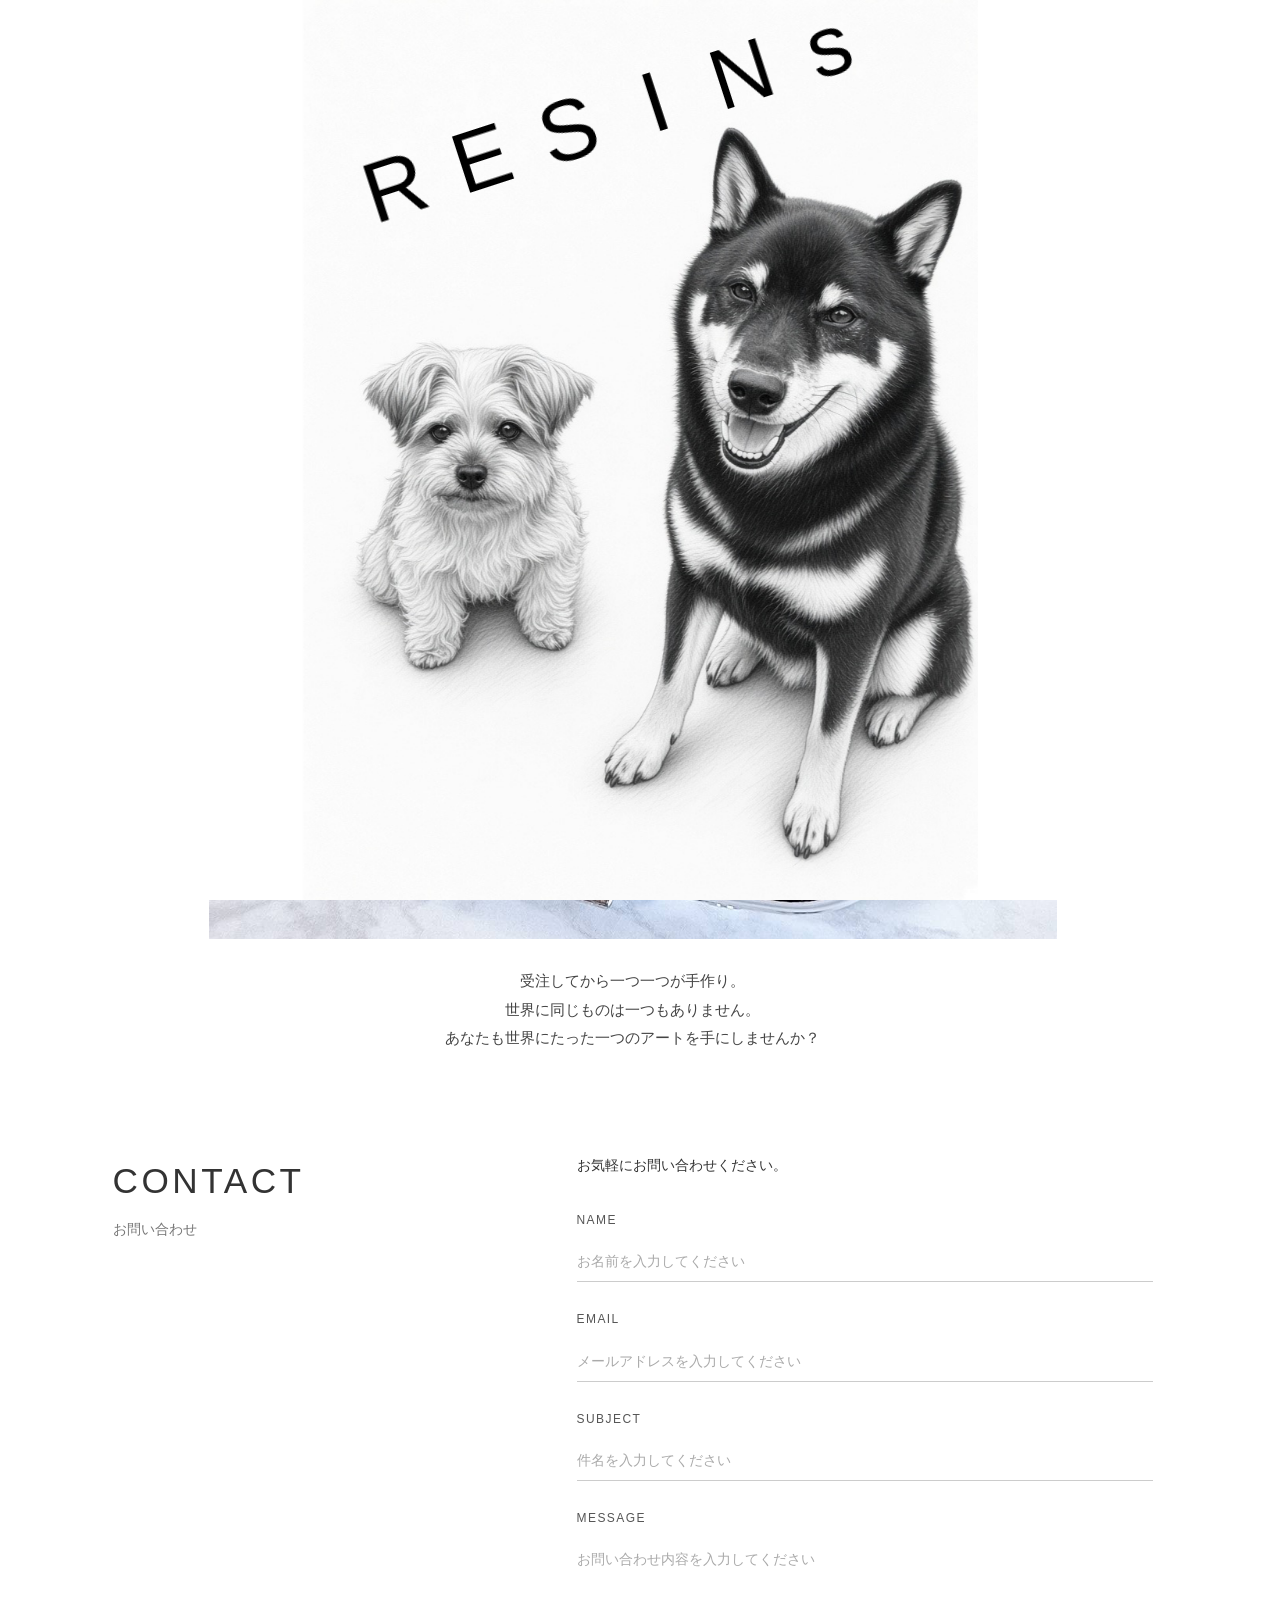
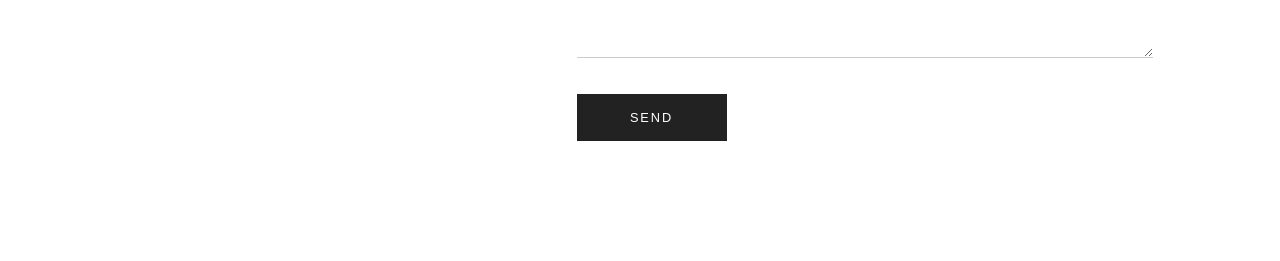
==== commit 6e55a8fd: "Update index.html" ====
--- a/index.html
+++ b/index.html
@@ -43,7 +43,7 @@
   </div>
 
   <!-- メインコンテンツ -->
-  <!-- <header class="header">
+  <<header class="header">
     <h1 class="logo">RESINs</h1>
     <nav class="global-nav">
       <ul class="global-nav-list">
@@ -110,7 +110,7 @@
         <button type="submit" class="contact-submit">SEND</button>
       </form>
     </div>
-  </section> -->
+  </section>
 
   <script src="script.js"></script>
 </body>
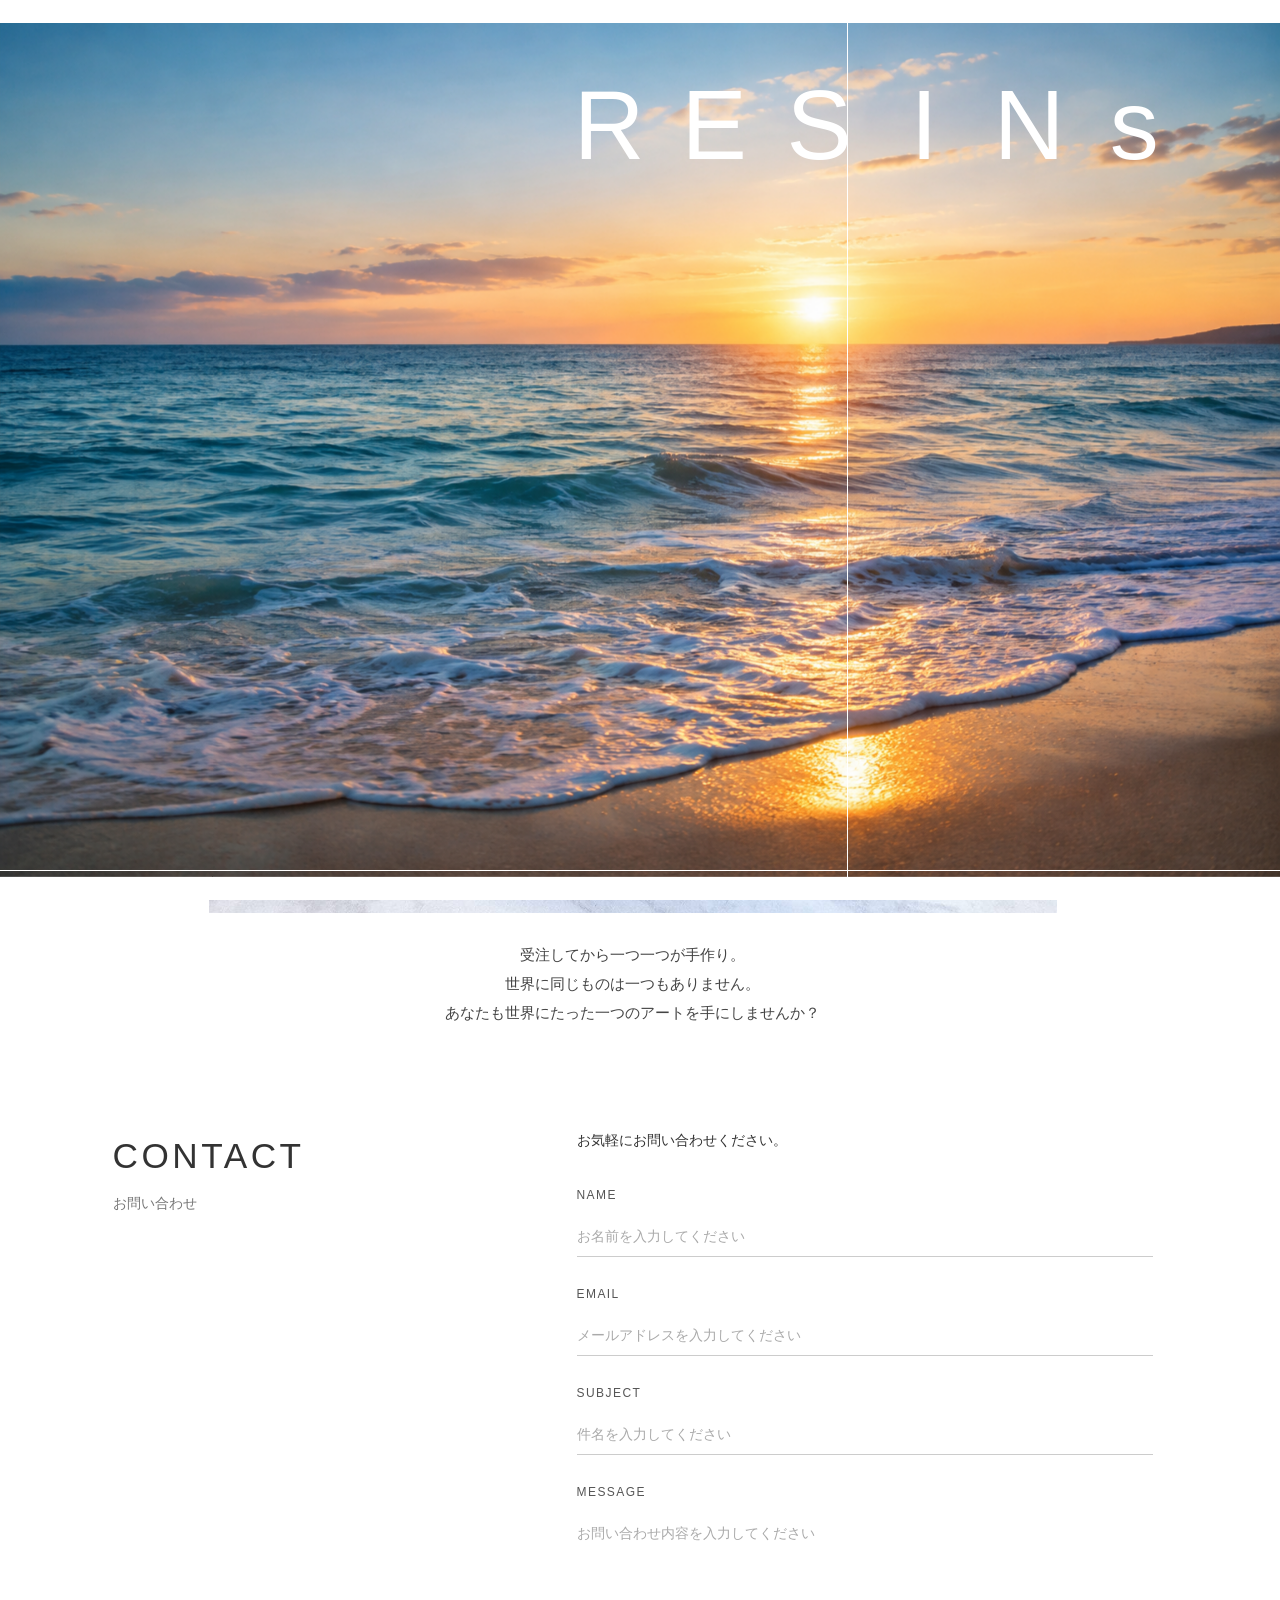
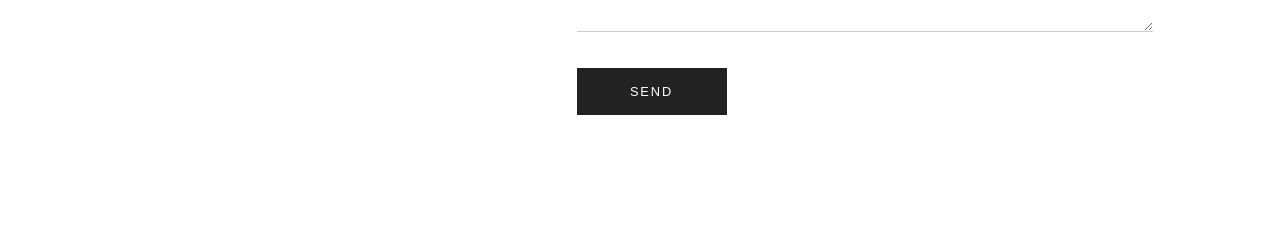
==== commit 3208a20a: "Update index.html" ====
--- a/index.html
+++ b/index.html
@@ -43,7 +43,7 @@
   </div>
 
   <!-- メインコンテンツ -->
-  <<header class="header">
+  <header class="header">
     <h1 class="logo">RESINs</h1>
     <nav class="global-nav">
       <ul class="global-nav-list">
